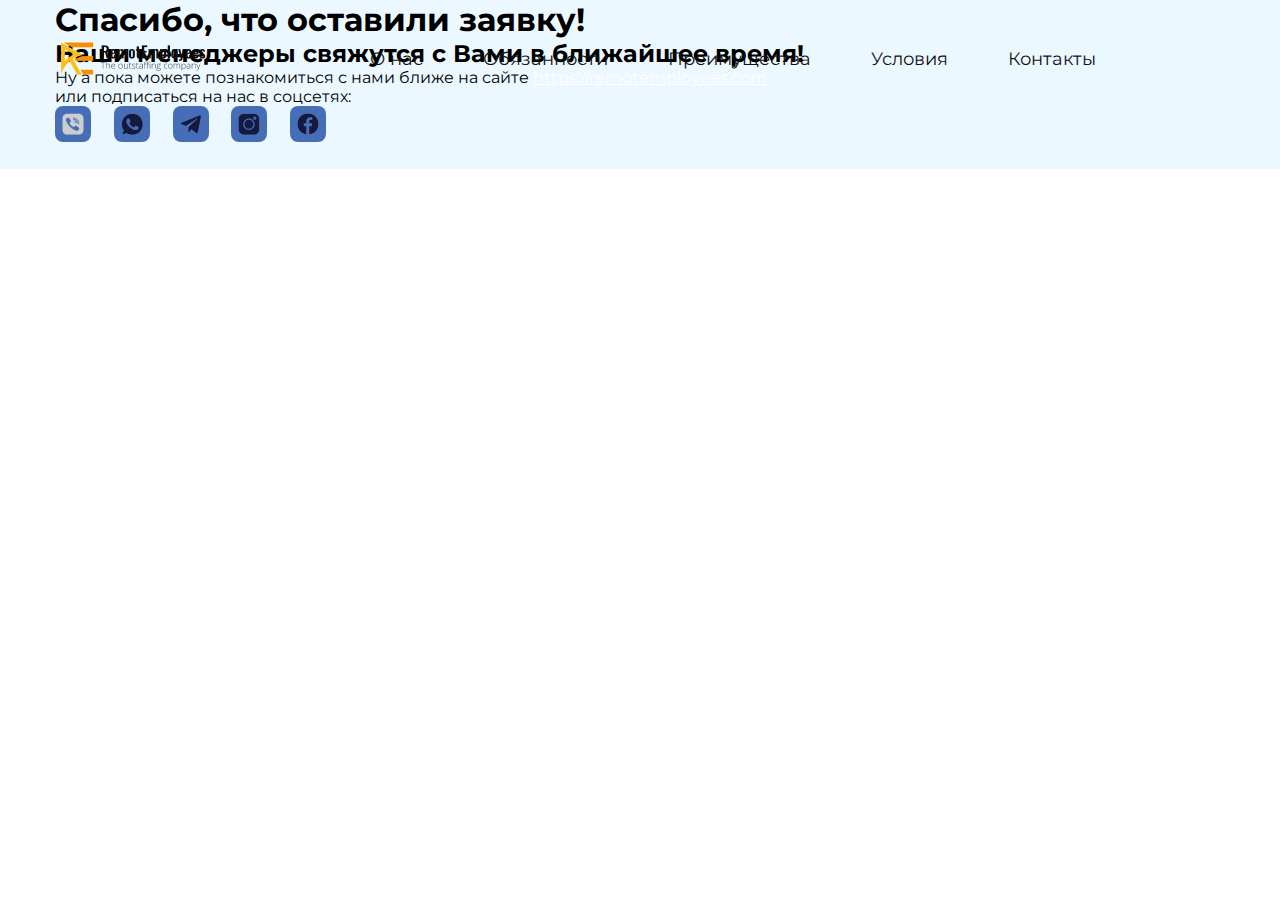
==== thank-you.html @ 6fea2725 "Додає футер, стилі ховера" ====
<!DOCTYPE html>
<html lang="en">
  <head>
    <meta charset="UTF-8" />
    <meta name="viewport" content="width=device-width, initial-scale=1.0" />
    <title>RemotEmployees</title>
    <!-- swiper -->
    <link
      rel="stylesheet"
      href="https://unpkg.com/swiper/swiper-bundle.min.css"
    />
    <!-- css styles -->
    <link rel="stylesheet" href="/css/style.css" />
    <link rel="stylesheet" href="/css/thank-you.css" />
    <!-- Roboto -->
    <link rel="preconnect" href="https://fonts.gstatic.com" />
    <link
      href="https://fonts.googleapis.com/css2?family=Roboto:ital,wght@0,100;0,300;0,400;0,500;0,700;0,900;1,100;1,300;1,400;1,500;1,700;1,900&display=swap"
      rel="stylesheet"
    />
    <!-- Montserrat -->
    <link rel="preconnect" href="https://fonts.gstatic.com" />
    <link
      href="https://fonts.googleapis.com/css2?family=Montserrat:ital,wght@0,100;0,200;0,300;0,400;0,500;0,600;0,700;0,800;0,900;1,100;1,200;1,300;1,400;1,500;1,600;1,700;1,800;1,900&display=swap"
      rel="stylesheet"
    />
  </head>
  <body>
    <!-- Бургер меню -->
    <div class="burger-menu">
      <a href="#" class="burger-menu_button">
        <span class="burger-menu_lines"></span>
      </a>
      <nav class="burger-menu_nav">
        <a href="#about" class="burger-menu_link">О нас</a>
        <a href="#duties" class="burger-menu_link">Обязанности</a>
        <a href="#advantages" class="burger-menu_link">Преимущества</a>
        <a href="#terms" class="burger-menu_link">Условия</a>
        <a href="#contacts" class="burger-menu_link">Контакты</a>
      </nav>
      <div class="burger-menu_overlay"></div>
    </div>
    <!-- Основное меню -->
    <header>
      <div class="header-content wrapper">
        <div class="logo_header">
          <a href="https://remotemployees.com/"
            ><img src="/img/logo_header.png" alt="logo"
          /></a>
        </div>
        <nav class="nav-bar">
          <a href="#about">О нас</a>
          <a href="#duties">Обязанности</a>
          <a href="#advantages">Преимущества</a>
          <a href="#terms">Условия</a>
          <a href="#contacts">Контакты</a>
        </nav>
      </div>
    </header>

    <main>
      <section class="position-class thanks">
        <div class="thanks-content wrapper">
          <div class="left-thanks">
            <img src="" alt="" />
          </div>
          <div class="right-thanks">
            <h1>Спасибо, что оставили заявку!</h1>
            <h2>Наши менеджеры свяжутся с Вами в ближайшее время!</h2>
            <p>
              Ну а пока можете познакомиться с нами ближе на сайте
              <a href="">https://remotemployees.com</a>
              <p class="thanks-hidden">или подписаться на нас в соцсетях:</p>
              <ul>
                <li>
                  <a href="" class="thanks-soc-link"><img src="./img/soc-viber.svg" alt="" class="thanks-soc-icon" /></a>
                </li>
                <li>
                  <a href="" class="thanks-soc-link"><img src="./img/soc-whatsapp.svg" alt="" class="thanks-soc-icon" /></a>
                </li>
                <li>
                  <a href="" class="thanks-soc-link"><img src="./img/soc-telegram.svg" alt="" class="thanks-soc-icon" /></a>
                </li>
                <li>
                  <a href="" class="thanks-soc-link"><img src="./img/soc-instagram.svg" alt="" class="thanks-soc-icon" /></a>
                </li>
                <li>
                  <a href="" class="thanks-soc-link"><img src="./img/soc-facebook.svg" alt="" class="thanks-soc-icon" /></a>
                </li>
              </ul>
            </p>
          </div>
        </div>
      </section>
    </main>

    <!-- script -->
    <script src="https://code.jquery.com/jquery-3.3.1.min.js"></script>
    <script src="/js/script.js"></script>
  </body>
</html>
---- css/style.css ----
* {
  margin: 0;
  padding: 0;
  box-sizing: border-box;
}
body {
  /* font-family: 'Roboto', sans-serif; */
  font-family: "Montserrat", sans-serif;
  overflow-x: hidden;
}

/* бургер меню */

.burger-menu_button {
  display: none;
  position: fixed;
  top: 7px;
  right: 10px;
  z-index: 30;
  width: 50px;
  height: 50px;
  border-radius: 50%;
  /* background-color: #85A0DE; */
  transition: 0.5s;
}
.burger-menu_button:hover .burger-menu_lines {
  filter: brightness(1);
}
.burger-menu_lines,
.burger-menu_lines::before,
.burger-menu_lines::after {
  position: absolute;
  width: 25px;
  height: 3px;
  background-color: #222628;
  border-radius: 2px;
}
.burger-menu_lines {
  top: 50%;
  left: 50%;
  transform: translate(-50%, -50%);
}
.burger-menu_lines::before {
  content: "";
  top: -8px;
}
.burger-menu_lines::after {
  content: "";
  bottom: -8px;
}

.burger-menu_active .burger-menu_button,
.burger-menu_active .burger-menu_lines {
  background-color: transparent;
}
.burger-menu_active .burger-menu_lines::before {
  top: 0;
  transform: rotate(45deg);
  background-color: #fff;
}
.burger-menu_active .burger-menu_lines::after {
  top: 0;
  transform: rotate(-45deg);
  background-color: #fff;
}
.burger-menu_nav {
  padding: 45px 0 30px 0;
  position: fixed;
  z-index: 26;
  display: flex;
  flex-flow: column;
  height: auto;
  background-color: #6ab1f3;
  overflow-y: auto;
  /* top: -100%; */
  transform: translateY(-100%);
  transition: 0.5s;
  width: 100vw;
}
.burger-menu_active .burger-menu_nav {
  /* top: 0; */
  transform: translateY(0);
}
.burger-menu_link {
  text-align: center;
  text-decoration: none;
  list-style: none;
  font-style: normal;
  font-weight: 500;
  font-size: 18px;
  line-height: 290%;
  color: #ffffff;
}
.burger-menu_link:hover {
  color: #111111;
  font-weight: 700;
  background: #fff;
}
.burger-menu_overlay {
  display: none;
  position: fixed;
  top: 0;
  right: 0;
  width: 100vw;
  height: 100vh;
  z-index: 10;
}
.burger-menu_active .burger-menu_overlay {
  display: block;
}

/* header */

.wrapper {
  display: flex;
  max-width: 1220px;
  width: 100%;
  padding: 0 25px;
}
header {
  position: absolute;
  top: 0;
  left: 0;
  right: 0;
  z-index: 25;
  display: flex;
  justify-content: center;
  /* background: linear-gradient(75.45deg, #FFFFFF -29.53%, #8ED2F9 97.01%); */
  /* opacity: 0.5; */
  height: 118.59px;
  background-color: transparent;
}
.header-content {
  display: flex;
  align-items: center;
  justify-content: space-between;
}
.logo_header {
  margin-left: 4.66px;
}
.nav-bar {
  display: flex;
  margin-right: 128.54px;
}
.nav-bar a,
.nav-bar a:visited {
  font-style: normal;
  font-weight: normal;
  font-size: 18px;
  line-height: 21px;
  color: #111111;
  text-decoration: none;
  margin-left: 60px;
}
.nav-bar a:hover {
  /* text-shadow: 0 0 1px #000, 0 0 1px #000; */
  font-weight: 600;
}

/* top */

.position-class {
  display: flex;
  justify-content: center;
  position: relative;
}
.top {
  height: 720px;
  background: linear-gradient(
    75.45deg,
    rgba(255, 255, 255, 0.5) -29.53%,
    rgba(142, 210, 249, 0.5) 97.01%
  );
}
.top img {
  position: absolute;
  bottom: -85px;
  right: 106.39px;
}
.top img:nth-child(3) {
  display: none;
}
.top-content {
  flex-direction: column;
  align-self: flex-start;
  margin-top: 137.82px;
  z-index: 3;
}
.top-content h1 {
  font-style: normal;
  font-weight: 900;
  font-size: 55px;
  line-height: 75px;
  color: #111111;
}
.top-content h1:nth-child(2) {
  color: #2c5aae;
}
.top-content p {
  font-style: normal;
  font-weight: 300;
  font-size: 18px;
  line-height: 140%;
  color: #111111;
  margin-top: 21.22px;
}
.top-form_320 {
  display: none;
}
.top-form {
  margin-top: 48.57px;
  display: flex;
  justify-content: space-between;
  align-items: center;
  max-width: 497.39px;
  width: 100%;
  height: 59.32px;
  border: 1px solid #fff;
  border-radius: 11px;
  background: #fff;
  padding-left: 10px;
  /* background: rgba(255, 255, 255, 0.5); */
}
.top-form:hover {
  border: 1px solid #44b9fc;
  box-shadow: inset 0px 0px 10px #44b9fc;
}
.top-form input {
  font-style: italic;
  font-weight: 300;
  font-size: 18px;
  line-height: 140%;
  color: #b1b1b1;
  width: 370px;
  padding-left: 20.6px;
  outline: none;
  border: none;
  caret-color: #b1b1b1;
  /* background: rgba(255, 255, 255, 0.05); */
  -webkit-text-fill-color: #b1b1b1;
}
.top-form input::placeholder {
  color: #b1b1b1;
  font-style: italic;
  font-weight: 300;
  font-size: 18px;
  line-height: 140%;
}
.top-form input:focus {
  color: #b1b1b1;
}
input:-webkit-autofill,
input:-webkit-autofill:hover,
input:-webkit-autofill:focus,
input:-webkit-autofill:active {
  transition: background-color 5000s ease-in-out 0s;
}

.top-form button {
  font-family: Roboto;
  font-style: normal;
  font-weight: bold;
  font-size: 16px;
  line-height: 19px;
  text-transform: uppercase;
  color: #ffffff;
  background: #34e490;
  border-radius: 11px;
  width: 163.01px;
  height: 44.22px;
  margin-right: 9.39px;
  text-align: center;
  outline: none;
  border: none;
  cursor: pointer;
}
.top-form button:hover {
  background: #7cfec0;
}

/* about */

.about {
  z-index: 1;
  height: 657.85px;
  background: #ecf8ff;
}
.about-content {
  display: inherit;
  justify-content: start;
  width: 1335.76px;
  margin-top: 125.55px;
}
.about-content img {
  width: 516px;
  height: 381px;
  margin-right: 168.18px;
}
.right-about {
  width: 524.04px;
  margin-top: 63.27px;
}
.right-about h1 {
  font-style: normal;
  font-weight: 900;
  font-size: 45px;
  line-height: 56px;
  color: #111111;
}
.right-about span {
  color: #2c5aae;
}
.right-about p {
  margin-top: 39.83px;
  font-style: normal;
  font-weight: 300;
  font-size: 18px;
  line-height: 27px;
  color: #111111;
}

/* todo */

.todo {
  height: 558px;
  background: #abe1ff;
}
.todo-content {
  margin-top: 88.27px;
  flex-direction: column;
}
.todo-content h1 {
  text-align: center;
  font-style: normal;
  font-weight: 900;
  font-size: 44px;
  line-height: 56px;
  color: #111111;
}
.todo-content span {
  color: #2c5aae;
}
.swiper-container {
  display: none;
}
.new-h1 {
  display: none;
}
.todo-box {
  display: flex;
  justify-content: space-evenly;
  margin-top: 56.02px;
}
.todo-cell {
  width: 250px;
}
.todo img {
  display: block;
  margin: 0 auto;
}
.todo p {
  font-style: normal;
  font-weight: 600;
  font-size: 18px;
  line-height: 110%;
  text-align: center;
  color: #111111;
  height: 64.2px;
  background: #9fb6f5;
  border-radius: 9px;
  margin-top: 32.05px;
  padding-top: 14px;
}

/* work */

.work {
  background: rgba(236, 248, 255, 1);
  padding-bottom: 50px;
}
.work-content {
  margin-top: 124.37px;
  flex-direction: column;
  align-items: center;
}
.work-content h1 {
  font-style: normal;
  font-weight: 900;
  font-size: 50px;
  line-height: 62px;
  text-align: center;
  color: #111111;
}
.work-content span {
  color: #2c5aae;
}
.work-content p {
  margin-top: 30.64px;
  font-style: normal;
  font-weight: 300;
  font-size: 18px;
  line-height: 140%;
  text-align: center;
  color: #111111;
  max-width: 854.18px;
}
.work-content p:nth-child(3) {
  display: none;
}
.work img {
  position: absolute;
}
.work img:nth-child(2) {
  top: 244.19px;
  left: 323.45px;
}
.work img:nth-child(3) {
  top: 216.88px;
  right: 401.01px;
}
.work img:nth-child(4) {
  display: none;
}
.work img:nth-child(5) {
  display: none;
}

/* card */

.cards {
  background: rgba(236, 248, 255, 1);
  /* padding-bottom: 50px; */
}
.cards-content {
  display: grid;
  grid-template-columns: 1fr 1fr;
  grid-row-gap: 76.24px;
  grid-column-gap: 77.09px;
}
.card-box {
  width: 476px;
  height: 372.98px;
  position: relative;
}
.card-box img {
  position: absolute;
}
.card-box p {
  position: absolute;
  font-style: normal;
  font-weight: 900;
  font-size: 23px;
  line-height: 140%;
  color: #111111;
  width: 100%;
  height: 50px;
  text-align: center;
  background: #fff;
  z-index: 1;
  bottom: 58.59px;
  padding-top: 8px;
}
.cards-content .card-box:nth-child(1) {
  background: #9fb6f5;
  box-shadow: 0px 4px 10px rgba(38, 65, 105, 0.15);
  border-radius: 9px;
  justify-self: end;
}
.cards-content .card-box:nth-child(1) img {
  top: 18.59px;
  right: 0;
}
.cards-content .card-box:nth-child(2) {
  background: #708ed8;
  box-shadow: 0px 4px 10px rgba(38, 65, 105, 0.15);
  border-radius: 9px;
}
.card-bottom-color {
  position: absolute;
  width: 100%;
  background: #708ed8;
  border-radius: 9px;
  height: 58.59px;
  z-index: 1;
  bottom: 0;
}
.cards-content .card-box:nth-child(2) img {
  left: 17.19px;
  top: 40.07px;
}
.cards-content .card-box:nth-child(3) {
  background: #5871ad;
  box-shadow: 0px 4px 10px rgba(38, 65, 105, 0.15);
  border-radius: 9px;
  justify-self: end;
}
.card-bottom-color-second {
  position: absolute;
  width: 100%;
  background: #5871ad;
  border-radius: 9px;
  height: 58.59px;
  z-index: 1;
  bottom: 0;
}
.cards-content .card-box:nth-child(3) img {
  left: 30.95px;
  top: 39.94px;
}
.cards-content .card-box:nth-child(4) {
  background: #a7d7f2;
  box-shadow: 0px 4px 10px rgba(38, 65, 105, 0.15);
  border-radius: 9px;
}
.cards-content .card-box:nth-child(4) img {
  left: 47.65px;
  top: 45.06px;
}
.cards img:nth-child(2) {
  position: absolute;
  right: 217.89px;
  top: 420px;
}

/* want */

.want {
  background: rgba(236, 248, 255, 1);
}
.want img {
  top: 52px;
  left: 274.15px;
  position: absolute;
}
.want-content {
  margin-top: 192.29px;
  flex-direction: column;
  align-items: center;
}
.want-content p {
  font-style: normal;
  font-weight: 900;
  font-size: 27px;
  line-height: 140%;
  text-align: center;
  color: #111111;
  max-width: 950px;
}
.want-content a {
  margin-top: 32.2px;
  width: 353.36px;
  height: 59.89px;
  border: none;
  outline: none;
  text-decoration: none;
  border-radius: 72px;
  background: #34e490;
  color: #fff;
  font-family: Roboto;
  font-style: normal;
  font-weight: bold;
  font-size: 18px;
  line-height: 21px;
  letter-spacing: 0.04em;
  text-transform: uppercase;
  text-align: center;
  padding-top: 21px;
}
.want-content a:hover {
  background: #7cfec0;
}

/* who */

.position-class.who {
  display: flex;
  flex-direction: row-reverse;
  justify-content: center;
  align-items: center;
  padding-top: 194px;
  background: #ecf8ff;
  background-image: url("../img/who-rect.png"), url("../img/who-circle.png");
  background-repeat: no-repeat;
  background-position: right 532px top 0, right 394px top 108px;
}
.who img {
  display: block;
  width: 625.14px;
  height: 506.45px;
  margin-right: 133.22px;
}
.who-content {
  max-width: 524.04px;
  padding: 0;
}
.right-who span {
  color: #2c5aae;
}
.right-who h1 {
  font-weight: 800;
  font-size: 45px;
  line-height: 50px;
  margin-bottom: 45.83px;
  /* or 111% */

  color: #111111;
}
.right-who p {
  font-weight: 300;
  font-size: 18px;
  line-height: 150%;
  /* or 27px */

  color: #111111;
}
.right-who p {
  margin-bottom: 20px;
}

/* how */
.how-content {
  justify-content: center;
  align-items: center;
}

.position-class.how {
  padding-top: 208.42px;
  padding-bottom: 165.1px;
  background: #ecf8ff;
  background-image: url("../img/how-rect.png");
  background-position: left 279px top 123px;
  background-repeat: no-repeat;
}
.left-how {
  max-width: 411px;
  margin-right: 193px;
}
.left-how h1 {
  font-weight: 800;
  font-size: 50px;
  line-height: 50px;
  margin-bottom: 47px;
}
.left-how p {
  font-weight: 300;
  font-size: 18px;
  line-height: 150%;
  color: #111111;
  margin-bottom: 44.45px;
}
.left-how span {
  color: #2c5aae;
}
.left-how a,
a:visited {
  display: block;
  max-width: 353.36px;
  height: 59.89px;
  background: #34e490;
  border-radius: 72px;
  font-weight: 600;
  font-size: 18px;
  line-height: 21px;
  letter-spacing: 0.04em;
  text-transform: uppercase;
  color: #ffffff;
  display: flex;
  justify-content: center;
  align-items: center;
  text-decoration: none;
}

.left-how a:hover {
  background: #7cfec0;
}

.right-how ul {
  background-image: url("../img/how-line.png"), url("../img/how-line.png");
  background-position: left 30px top 60px, left 30px bottom 115px;
  background-repeat: no-repeat;
}
.right-how ul li {
  position: relative;
  list-style: none;
  padding-left: 106px;
  max-width: 549px;
}

.right-how ul li:not(:last-child) {
  margin-bottom: 79.42px;
}

.right-how .number {
  display: block;
  width: 60px;
  height: 60px;
  list-style: none;
  border: 1px solid black;
  border-radius: 50%;
}

.right-how .number {
  display: block;
  position: absolute;
  left: 0;
  top: 0;
}
.right-how .number img {
  display: block;
  position: absolute;
  right: 9px;
  bottom: -11px;
}
.right-how ul li:first-child img {
  right: 14px;
}

.right-how .title {
  margin-bottom: 2px;
  font-weight: 700;
  font-size: 23px;
  line-height: 140%;
  color: #111111;
}
.right-how .descr {
  font-weight: 300;
  font-size: 18px;
  line-height: 150%;
  /* or 27px */

  color: #111111;
}

/* form */
.position-class.form {
  padding: 81px 0 101px 0;
  background: #abe1ff;
}
.form-content {
  display: flex;
  justify-content: center;
  align-items: center;
}
.left-form {
  display: flex;
  flex-direction: column;
  width: 570px;
  height: auto;
  padding: 46.2px 61px 50.86px;
  background: #ffffff;
  box-shadow: 0px 4px 35px #8cbfdc;
  border-radius: 17px;
  margin-right: 130px;
}
.left-form input {
  height: 60px;
  background: #f0f0f0;
  border-radius: 72px;
  padding-left: 30px;
  border: none;
  outline: none;
  color: #858585;
  border: 1px solid #f0f0f0;
}
.left-form input:hover,
.left-form input:focus {
  border: 1px solid #44b9fc;
  box-shadow: inset 1px 0px 14px rgba(38, 190, 255, 0.4);
}
.left-form input:not(:last-child) {
  margin-bottom: 8px;
}
.left-form input::placeholder {
  font-weight: 300;
  font-size: 18px;
  line-height: 150%;
  color: #858585;
}
.left-form button {
  display: flex;
  align-items: center;
  justify-content: center;
  /* max-width: 448px; */
  height: 59.89px;
  background: #34e490;
  border-radius: 72px;
  border: none;
  outline: none;
  font-weight: 700;
  font-size: 18px;
  line-height: 21px;
  letter-spacing: 0.04em;
  text-transform: uppercase;
  color: #ffffff;
  margin-top: 17px;
}
.left-form button:hover {
  background: #7cfec0;
}
.right-form {
  max-width: 100%;
}

.right-form > h1 {
  max-width: 470px;
  margin-bottom: 4.5px;
  font-weight: 800;
  font-size: 50px;
  line-height: 50px;
  color: #2c5aae;
}
.right-form > h2 {
  max-width: 525.11px;
  font-weight: 800;
  font-size: 36px;
  line-height: 40px;
  color: #111111;
  margin-bottom: 26.85px;
}
.right-form > p {
  max-width: 443.22px;
  font-weight: 300;
  font-size: 18px;
  line-height: 150%;
  color: #111111;
}

/* footer */
footer {
  background: #15193d;
  padding-top: 43.23px;
  padding-bottom: 76.79px;
}
.footer-content {
  justify-content: space-between;
  align-items: center;
}
.logo-footer {
  display: block;
  margin-bottom: 37.55px;
}
.left-footer ul {
  display: flex;
  margin-bottom: 27.47px;
}
.left-footer ul li {
  width: 36px;
  height: 36px;
  border-radius: 8px;
  list-style: none;
  background: #cdcdcd;
  display: flex;
  justify-content: center;
  align-items: center;
}
.left-footer ul li:hover {
  background: #34e490;
}
.left-footer ul li:not(:last-child) {
  margin-right: 22.84px;
}
.left-footer .soc-link {
  display: block;
}
.left-footer .soc-icon {
  display: block;
  width: 22px;
  height: 22px;
}
.footer-content .copy {
  font-weight: 300;
  font-size: 16px;
  line-height: 150%;
  color: #ffffff;
}
.right-footer ul li {
  display: flex;
  align-items: center;
  list-style: none;
}
.right-footer .links,
.right-footer .links:visited {
  font-weight: 500;
  font-size: 16px;
  line-height: 150%;
  color: #ffffff;
  text-decoration: none;
}
.right-footer .icons {
  width: 34px;
  height: 34px;
  margin-right: 19.93px;
}

.right-footer ul li:not(:last-child) {
  margin-bottom: 42px;
}

@media screen and (max-width: 1850px) {
  .top img {
    right: 30px;
  }
  /* work */
  .work img:nth-child(2) {
    top: 244.19px;
    left: 100px;
  }
  .work img:nth-child(3) {
    top: 216.88px;
    right: 200px;
  }
}

@media screen and (max-width: 1700px) {
  .top img {
    width: 1100px;
    bottom: -79px;
  }
  .top {
    height: 650px;
  }
  /* cards */
  .cards img:nth-child(2) {
    position: absolute;
    right: 100px;
    top: 420px;
  }

  /* who */
  .position-class.who {
    background-position: right 432px top 0, right 294px top 108px;
  }
}

@media screen and (max-width: 1500px) {
  .top img {
    width: 1000px;
    bottom: -71px;
  }
  .top {
    height: 600px;
  }
  /* work */
  .work img:nth-child(2) {
    top: 244.19px;
    left: 50px;
  }
  .work img:nth-child(3) {
    top: 216.88px;
    right: 100px;
  }
}
@media screen and (max-width: 1366px) {
  .about {
    height: 600px;
  }
  .about-content {
    justify-content: space-around;
    width: 100%;
    margin-top: 120px;
  }
  .about-content img {
    display: block;
    width: 516px;
    margin-right: 0;
  }
  .right-about {
    width: 520px;
    margin-top: 60px;
  }
  /*work  */
  .work-content h1 {
    font-size: 44px;
    line-height: 56px;
  }
  .work-content p {
    margin-top: 30.64px;
    font-size: 18px;
    line-height: 27px;
    max-width: 854.18px;
  }
  /* cards */
  .cards img:nth-child(2) {
    position: absolute;
    right: 50px;
    top: 420px;
  }
  /* who */
  .position-class.who {
    background-position: right 332px top 0, right 194px top 108px;
  }
  .who img {
    display: block;
    width: 625.14px;
    height: 506.45px;
    margin-right: 63.22px;
  }
}
@media screen and (max-width: 1220px) {
  .wrapper {
    width: 100vw;
    padding: 0 15px;
  }
  .logo_header {
    margin-left: 0;
  }
  .nav-bar {
    margin-right: 70px;
  }
  .nav-bar a {
    font-style: normal;
    font-weight: normal;
    font-size: 16px;
    line-height: 18px;
    color: #111111;
    text-decoration: none;
    margin-left: 27px;
  }
  /* top */
  .top img {
    width: 900px;
    bottom: -65px;
  }
  .top {
    height: 550px;
  }
  .top-content {
    margin-top: 115px;
  }
  .top-content h1 {
    font-weight: 700;
    font-size: 45px;
    line-height: 55px;
  }
  .top-content p {
    font-weight: 300;
    font-size: 16px;
    line-height: 26px;
    margin-top: 20px;
  }
  .top-form {
    margin-top: 40px;
    display: flex;
    justify-content: space-between;
    align-items: center;
    max-width: 400px;
    width: 100%;
    height: 50px;
    border: 1px solid #fff;
    border-radius: 10px;
    background: #fff;
    padding-left: 7px;
    /* background: rgba(255, 255, 255, 0.5); */
  }
  .top-form:hover {
    border: 1px solid #44b9fc;
    box-shadow: inset 0px 0px 7px #44b9fc;
  }
  .top-form input {
    font-style: italic;
    font-weight: 300;
    font-size: 16px;
    line-height: 120%;
    color: #b1b1b1;
    width: 300px;
    padding-left: 10px;
    outline: none;
    border: none;
    caret-color: #b1b1b1;
    -webkit-text-fill-color: #b1b1b1;
  }
  .top-form input::placeholder {
    color: #b1b1b1;
    font-style: italic;
    font-weight: 300;
    font-size: 16px;
    line-height: 120%;
  }

  .top-form button {
    font-family: Roboto;
    font-style: normal;
    font-weight: bold;
    font-size: 13px;
    line-height: 16px;
    text-transform: uppercase;
    color: #ffffff;
    background: #34e490;
    border-radius: 10px;
    width: 110px;
    height: 35px;
    margin-right: 5px;
    text-align: center;
    outline: none;
    border: none;
    cursor: pointer;
    padding-top: 2.5px;
  }
  header {
    height: 100px;
  }

  /* about */

  .about {
    height: 470px;
  }
  .about-content {
    justify-content: space-around;
    width: 100%;
    margin-top: 100px;
  }
  .about-content img {
    display: block;
    width: 361.2px;
    height: 266.7px;
  }
  .right-about {
    width: 500px;
    margin-top: 0px;
  }
  .right-about h1 {
    font-weight: 700;
    font-size: 45px;
    line-height: 56px;
  }
  .right-about p {
    margin-top: 20px;
    font-size: 16px;
    line-height: 26px;
  }
  /* todo */
  .todo-content h1 {
    font-weight: 700;
  }
  /* work */
  .work-content {
    margin-top: 100px;
  }
  .work img:nth-child(2) {
    display: none;
  }
  .work img:nth-child(3) {
    display: none;
  }
  .work-content h1 {
    font-weight: 700;
  }
  .work-content p {
    margin-top: 20px;
    font-size: 16px;
    line-height: 26px;
    max-width: 854.18px;
  }
  /* cards */
  .cards img:nth-child(2) {
    display: none;
  }
  .cards-content {
    grid-row-gap: 60px;
    grid-column-gap: 61px;
  }
  .card-box {
    width: 290px;
    height: 229.5px;
  }
  .card-box p {
    font-size: 17px;
    height: 37.13px;
    bottom: 29.68px;
    padding-top: 7.5px;
  }
  .cards-content .card-box:nth-child(1) img {
    width: 247.61px;
    top: 8.81px;
    right: 0.39px;
  }
  .card-bottom-color {
    height: 29.48px;
  }
  .cards-content .card-box:nth-child(2) img {
    width: 253.31px;
    left: 10.47px;
    top: 24.41px;
  }
  .card-bottom-color-second {
    height: 29.51px;
  }
  .cards-content .card-box:nth-child(3) img {
    width: 234.83px;
    left: 19.11px;
    top: 24.67px;
  }

  .cards-content .card-box:nth-child(4) img {
    width: 237.55px;
    left: 29.39px;
    top: 27.79px;
  }
  /* want */
  .want-content {
    margin-top: 100px;
  }
  .want img {
    display: none;
  }
  .want-content p {
    font-size: 25px;
    line-height: 130%;
  }
  /* who */
  .position-class.who {
    padding-top: 94px;
    background-image: none;
  }
  .who img {
    width: 325.14px;
    height: auto;
    margin-right: 33.22px;
  }
  .who-content {
    max-width: 524.04px;
    padding: 0;
  }

  .right-who p {
    font-size: 16px;
  }

  /* how */
  .position-class.how {
    background-image: none;
  }
  .left-how {
    margin-right: 53px;
  }
  .left-how p {
    font-size: 16px;
  }
  .right-how ul li .descr {
    font-size: 16px;
  }
  .right-how ul {
    background-image: none;
  }

  /* form */
  .left-form {
    margin-right: 80px;
    width: 470px;
    padding-left: 23px;
    padding-right: 23px;
  }
  .left-form input {
    width: 100%;
  }
  .right-form {
    width: 470px;
  }
  .right-form h1 {
    font-size: 44px;
  }
  .right-form h2 {
    font-size: 34px;
  }
  .right-form p {
    width: 100%;
  }

  /* footer */
  .footer-content {
    justify-content: space-around;
  }
}
@media screen and (max-width: 1000px) {
  /* how */
  .right-how ul li .number {
    display: none;
  }
  .right-how ul li {
    padding-left: 46px;
    max-width: 343px;
  }

  .left-how {
    margin-right: 23px;
  }

  .left-how {
    max-width: 351px;
  }
  .left-how h1 {
    font-size: 43px;
    line-height: 45px;
  }
  .left-how p {
    font-size: 16px;
  }
  .right-how ul li .descr {
    font-size: 16px;
  }

  /* form */
  .position-class.form {
    padding: 61px 0 81px 0;
    background: #abe1ff;
  }
  .left-form {
    margin-right: 40px;
    width: 450px;
  }

  .right-form h1 {
    font-size: 40px;
  }
  .right-form h2 {
    font-size: 30px;
  }
  .right-form p {
    width: 100%;
  }
}

@media screen and (max-width: 950px) {
  .nav-bar {
    margin-right: 0px;
  }
  .top img {
    width: 700px;
    bottom: -50px;
  }
  .top {
    height: 450px;
  }
  header {
    height: 80px;
  }
  .top-content {
    margin-top: 80px;
  }
  .top-content h1 {
    font-weight: 700;
    font-size: 36px;
    line-height: 44px;
  }
  .top-content p {
    font-weight: 300;
    font-size: 14px;
    line-height: 20px;
    margin-top: 15px;
  }
  .top-form {
    margin-top: 30px;
    max-width: 300px;
    height: 40px;
    padding-left: 5px;
  }
  .top-form:hover {
    border: 1px solid #44b9fc;
    box-shadow: inset 0px 0px 5px #44b9fc;
  }
  .top-form input {
    font-style: italic;
    font-weight: 300;
    font-size: 13px;
    line-height: 100%;
    color: #b1b1b1;
    width: 270px;
    padding-left: 5px;
    outline: none;
    border: none;
    caret-color: #b1b1b1;
    /* background: rgba(255, 255, 255, 0.05); */
    -webkit-text-fill-color: #b1b1b1;
  }
  .top-form input::placeholder {
    color: #b1b1b1;
    font-style: italic;
    font-weight: 300;
    font-size: 13px;
    line-height: 100%;
  }

  .top-form button {
    font-family: Roboto;
    font-style: normal;
    font-weight: bold;
    font-size: 8px;
    line-height: 12px;
    text-transform: uppercase;
    color: #ffffff;
    background: #34e490;
    border-radius: 10px;
    width: 80px;
    height: 25px;
    margin-right: 2px;
    text-align: center;
    outline: none;
    border: none;
    cursor: pointer;
    padding-top: 2.5px;
  }
  /* about */

  .about {
    height: 330px;
  }
  .about-content {
    margin-top: 70px;
  }
  .about-content img {
    width: 258px;
    height: 190.5px;
  }
  .right-about {
    width: 380px;
  }
  .right-about h1 {
    font-size: 36px;
    line-height: 44px;
  }
  .right-about p {
    font-size: 14px;
    line-height: 20px;
    margin-top: 15px;
  }
  /* todo */
  .todo-content h1 {
    font-size: 36px;
    line-height: 44px;
  }
  .todo-cell {
    width: 240px;
  }
  /* work */
  .work-content h1 {
    font-size: 36px;
    line-height: 44px;
    margin-bottom: 20px;
  }
  .work-content p {
    font-size: 14px;
    line-height: 20px;
    margin-top: 15px;
  }
  /* who */
  .position-class.who {
    padding-top: 94px;
    background-image: none;
  }
  .who img {
    width: 325.14px;
    height: auto;
    margin-right: 33.22px;
  }
  .who-content {
    max-width: 424.04px;
    padding: 0;
  }
  .right-who h1 {
    font-size: 36px;
    line-height: 44px;
  }
  .right-who p {
    font-size: 14px;
  }

  /* form */
  .form-content {
    display: flex;
    justify-content: center;
    align-items: center;
    flex-direction: column-reverse;
  }
  .left-form {
    margin-right: 0;
    max-width: 400px;
    padding: 50.2px 23.52px 63.86px;
  }

  .right-form h1 {
    text-align: center;
    font-size: 35px;
    margin-bottom: 6.66px;
  }
  .right-form h2 {
    text-align: center;
    font-size: 25px;
  }
  .right-form p {
    display: none;
  }
}

@media screen and (max-width: 768px) {
  .nav-bar {
    display: none;
  }
  .burger-menu_button {
    display: block;
  }
  header {
    height: 62.28px;
  }
  .logo_header img {
    width: 111px;
  }
  /* top */
  .top img {
    width: 500px;
    bottom: -35px;
    right: 5px;
  }
  .top {
    height: 350px;
  }
  /* todo */
  .todo {
    position: relative;
    flex-direction: column;
    justify-content: start;
    height: auto;
    padding: 0 15px 35px 15px;
  }
  .new-h1 {
    display: inline;
    margin-top: 70px;
    font-style: normal;
    font-weight: 700;
    font-size: 36px;
    line-height: 44px;
    text-align: center;
    color: #111111;
    max-width: 500px;
    align-self: center;
  }
  .new-h1 span {
    color: #2c5aae;
  }
  .todo-content {
    display: none;
  }
  .swiper-container {
    margin-top: 0px;
    display: flex;
    width: 100%;
    height: 370px;
  }
  .swiper-slide {
    display: flex;
    flex-direction: column;
    justify-content: center;
    align-items: center;
    width: 320px;
  }
  .swiper-slide p {
    text-align: center;
    width: 280px;
  }

  .swiper-pagination-bullet {
    background: #9fb6f5;
    /* transform: scale(1.3);         */
  }
  .swiper-pagination-bullet-active {
    background: #fff;
  }
  /* work */
  .work {
    padding-bottom: 0px;
  }
  /* cards */
  .cards-content {
    display: none;
  }
  .slide-box {
    position: relative;
    width: 290px;
    height: 229.5px;
  }
  .slide-box img {
    position: absolute;
  }
  .slide-box p {
    position: absolute;
    font-style: normal;
    font-weight: 900;
    line-height: 140%;
    color: #111111;
    width: 100%;
    text-align: center;
    background: #fff;
    z-index: 1;
    font-size: 17px;
    height: 37.13px;
    bottom: 29.68px;
    padding-top: 7.5px;
  }
  .slide-one {
    background: #9fb6f5;
    box-shadow: 0px 4px 10px rgba(38, 65, 105, 0.15);
    border-radius: 9px;
  }
  .slide-one img {
    width: 247.61px;
    top: 8.81px;
    right: 0.39px;
  }
  .slide-two {
    background: #708ed8;
    box-shadow: 0px 4px 10px rgba(38, 65, 105, 0.15);
    border-radius: 9px;
  }
  .slide-two img {
    width: 253.31px;
    left: 10.47px;
    top: 24.41px;
  }
  .slide-three {
    background: #5871ad;
    box-shadow: 0px 4px 10px rgba(38, 65, 105, 0.15);
    border-radius: 9px;
  }
  .slide-three img {
    width: 234.83px;
    left: 19.11px;
    top: 24.67px;
  }
  .slide-four {
    background: #a7d7f2;
    box-shadow: 0px 4px 10px rgba(38, 65, 105, 0.15);
    border-radius: 9px;
  }
  .slide-four img {
    width: 237.55px;
    left: 29.39px;
    top: 27.79px;
  }
  /* want */
  .want-content {
    margin-top: 50px;
  }
  .want-content p {
    font-size: 22px;
  }
  .want-content a {
    margin-top: 23.03px;
    width: 256.63px;
    height: 45px;
    font-size: 16px;
    line-height: 19px;
    letter-spacing: 0;
    padding-top: 15px;
  }
  .want-content span {
    color: #26e288;
  }

  /* who */
  .who-content p {
    padding-right: 15px;
  }

  /* Footer */
  footer {
    background: #15193d;
    padding-top: 34.7px;
    padding-bottom: 28.6px;
  }
  .footer-content {
    flex-direction: column-reverse;
  }
  .right-footer {
    margin-bottom: 35.3px;
  }
  .right-footer ul li {
    max-width: fit-content;
  }
  .right-footer ul li:not(:last-child) {
    margin-bottom: 32px;
  }
  .left-footer .mobile-wrapper {
    display: flex;
    flex-direction: column-reverse;
  }
  .logo-footer {
    margin-bottom: 14.96px;
  }
  .logo-footer-img {
    display: block;
    max-width: 181.5px;
  }
  .left-footer ul {
    margin-bottom: 36.92px;
  }
  .left-footer .copy {
    padding-top: 7.32px;
    border-top: 1px solid #676767;
  }
  .left-footer ul li {
    width: 33px;
    height: 33px;
  }
  .right-footer .links {
    font-size: 15px;
    line-height: 150%;
    color: #e4e4e4;
  }
}

@media screen and (max-width: 650px) {
  .top img {
    width: 500px;
    bottom: -35px;
  }
  .top {
    height: 500px;
  }
  /* about */
  .about {
    height: 450px;
    padding: 0 15px;
  }
  .about-content {
    margin-top: 0;
    flex-direction: column-reverse;
    align-items: center;
    justify-content: center;
  }
  .about-content img {
    margin-top: 20px;
    width: 258px;
    height: 190.5px;
  }
  .right-about {
    margin-top: 0;
    width: auto;
  }
  .right-about h1 {
    text-align: center;
    font-size: 36px;
    line-height: 44px;
  }
  .right-about p {
    text-align: center;
    font-size: 14px;
    line-height: 20px;
    margin-top: 30px;
  }
  /* who */
  .position-class.who {
    flex-direction: column;
  }
  .who-content h1 {
    font-size: 35px;
    line-height: 100%;
    text-align: center;
    /* margin-bottom: 23.41px; */
  }
  .who-content p {
    padding-right: 0;
  }
  .who img {
    margin-right: 66.22px;
  }

  /* how */
  .position-class.how {
    padding-top: 103px;
    padding-bottom: 83px;
  }
  .how-content {
    flex-direction: column;
  }
  .left-how {
    margin-right: 0;
  }
  .left-how h1 {
    font-size: 35px;
    line-height: 100%;
    text-align: center;
    margin-bottom: 20.52px;
  }
  .left-how a {
    display: none;
  }
  .left-how p {
    font-size: 16px;
    line-height: 150%;
    text-align: center;
    margin-bottom: 20px;
  }
  .right-how {
    text-align: center;
  }
  .right-how ul li {
    padding-left: 0;
  }
  .right-how ul li:not(:last-child) {
    margin-bottom: 42.32px;
  }
  .right-how ul li .title {
    font-size: 23px;
    line-height: 140%;
  }
  .right-how ul li .descr {
    font-size: 16px;
    line-height: 150%;
  }
  .right-how ul li .number {
    width: 83.31px;
    height: 83.31px;
    display: block;
    position: relative;
    margin-left: auto;
    margin-right: auto;
    margin-bottom: 20px;
  }
  .right-how .number img {
    width: 27.69px;
    height: auto;
    right: 9px;
    bottom: -11px;
  }
  .right-how ul li:first-child img {
    width: 20.69px;
    right: 14px;
  }
}

@media screen and (max-width: 465px) {
  .top-form {
    display: none;
  }
  .top-content p {
    display: none;
  }
  .top-content {
    margin-top: 72.41px;
  }
  .top-content h1 {
    font-style: normal;
    font-weight: bold;
    font-size: 26px;
    line-height: 31px;
    padding-left: 17.31px;
  }
  .top-content h1:nth-child(2) {
    color: #2c5aae;
    font-style: normal;
    font-weight: 900;
    font-size: 38px;
    line-height: 82.2%;
    width: 280px;
    margin-top: 4px;
  }
  .top {
    height: 560px;
  }
  .top-form_320 {
    display: flex;
    flex-direction: column;
    padding: 0 17.31px;
    margin-top: 29.79px;
  }
  .top-form_320 input {
    width: 256.63px;
    height: 45px;
    margin-bottom: 16px;
    border: 1px solid #000000;
    box-sizing: border-box;
    border-radius: 72px;
    font-style: italic;
    font-weight: 300;
    font-size: 18px;
    line-height: 140%;
    color: #b1b1b1;
    text-align: center;
    outline: none;
    caret-color: #b1b1b1;
    -webkit-text-fill-color: #b1b1b1;
    background: rgba(255, 255, 255, 0.5);
  }

  .top-form_320 input::placeholder {
    color: #b1b1b1;
    font-style: italic;
    font-weight: 300;
    font-size: 18px;
    line-height: 140%;
  }
  .top-form_320 input:focus {
    color: #b1b1b1;
  }
  .top-form_320 input:hover {
    border: 1px solid #44b9fc;
    box-shadow: inset 0px 0px 7px #44b9fc;
  }
  .top-form_320 button {
    width: 256.63px;
    height: 45px;
    font-family: Roboto;
    font-style: normal;
    font-weight: bold;
    font-size: 16px;
    line-height: 19px;
    text-transform: uppercase;
    color: #ffffff;
    background: #34e490;
    border-radius: 72px;
    text-align: center;
    outline: none;
    border: none;
    cursor: pointer;
  }
  .top-form_320 button:hover {
    background: #7cfec0;
  }
  /* about */
  .about {
    height: auto;
    padding-bottom: 59.58px;
  }
  .about-content {
    margin-top: 51.95px;
    align-items: center;
    justify-content: flex-end;
  }
  .about-content img {
    margin-top: 18.39px;
    width: 248.87px;
    height: 183.23px;
  }
  .right-about {
    margin-top: 0;
    width: auto;
  }
  .right-about h1 {
    font-weight: 900;
    font-size: 35px;
    line-height: 110%;
  }
  .right-about p {
    font-size: 18px;
    line-height: 150%;
    text-align: justify;
    margin-top: 20.85px;
  }
  /* todo */
  .new-h1 {
    display: inline;
    margin-top: 70px;
    font-style: normal;
    font-weight: 900;
    font-size: 35px;
    line-height: 120%;
    text-align: center;
    color: #111111;
    max-width: 500px;
    align-self: center;
  }
  /* work */
  .work-content {
    margin-top: 50.58px;
  }
  .work-content h1 {
    font-weight: 900;
    font-size: 35px;
    line-height: 120%;
  }
  .work-content p {
    font-size: 18px;
    line-height: 150%;
    margin-top: 26.03px;
    text-align: justify;
  }
  .work-content p:nth-child(2) {
    display: none;
  }
  .work-content p:nth-child(3) {
    display: inline;
  }
  .work img:nth-child(4) {
    display: inline;
    left: 16.03px;
    top: 122.05px;
  }
  .work img:nth-child(5) {
    display: inline;
    top: 103.08px;
    right: 14.76px;
  }
  /* who */
  .position-class.who {
    flex-direction: column;
  }
  .who-content h1 {
    font-size: 35px;
    line-height: 100%;
    text-align: center;
    margin-bottom: 23.41px;
  }
  .who-content p {
    max-width: 400px;
    padding: 0 15px;
  }
  .who img {
    margin-right: 66.22px;
  }

  /* form */
  .position-class.form {
    padding: 50px 23px 63px 23px;
    background: #abe1ff;
  }
  .left-form {
    margin-right: 0;
    max-width: 300px;
  }
}
@media screen and (max-width: 375px) {
  .top img:nth-child(3) {
    display: inline;
    width: 320px;
    right: 0;
  }
  .top img:nth-child(2) {
    display: none;
  }
  .top {
    height: 500px;
  }
  /* todo */
  .new-h1 {
    margin-top: 50.18px;
  }
  .swiper-container {
    margin-top: 0px;
    display: flex;
    width: 100%;
    height: 360px;
  }
  /* who */

  .right-who {
    margin-left: auto;
    margin-right: auto;
  }
  .who-content {
    padding: 0 15px;
  }
  .who-content h1 {
    font-size: 35px;
    line-height: 100%;
    text-align: center;
    margin-bottom: 23.41px;
    max-width: 290px;
  }
  .who-content p {
    max-width: 290px;
    margin-left: auto;
    margin-right: auto;
  }
  .who img {
    margin-right: 33.22px;
  }

  /* how */

  .left-how p {
    font-size: 18px;
  }
  .right-how ul li .title {
    font-size: 23px;
    margin-bottom: 6px;
  }
  .right-how ul li .descr {
    font-size: 18px;
  }

  /* form */
  .left-form {
    margin-right: 0;
  }

  .left-form input {
    max-width: 100%;
  }
  .left-form button {
    max-width: 100%;
  }
}
---- css/thank-you.css ----
.position-class.thanks {
  background: #ecf8ff;
}

.right-thanks ul {
  display: flex;
  margin-bottom: 27.47px;
}
.right-thanks ul li {
  width: 36px;
  height: 36px;
  border-radius: 8px;
  list-style: none;
  background: #466eb6;
  display: flex;
  justify-content: center;
  align-items: center;
}
.right-thanks ul li:hover {
  background: #34e490;
}
.right-thanks ul li:not(:last-child) {
  margin-right: 22.84px;
}
.thanks-soc-link {
  display: block;
}

.thanks-soc-icon {
  display: block;
  width: 22px;
  height: 22px;
}
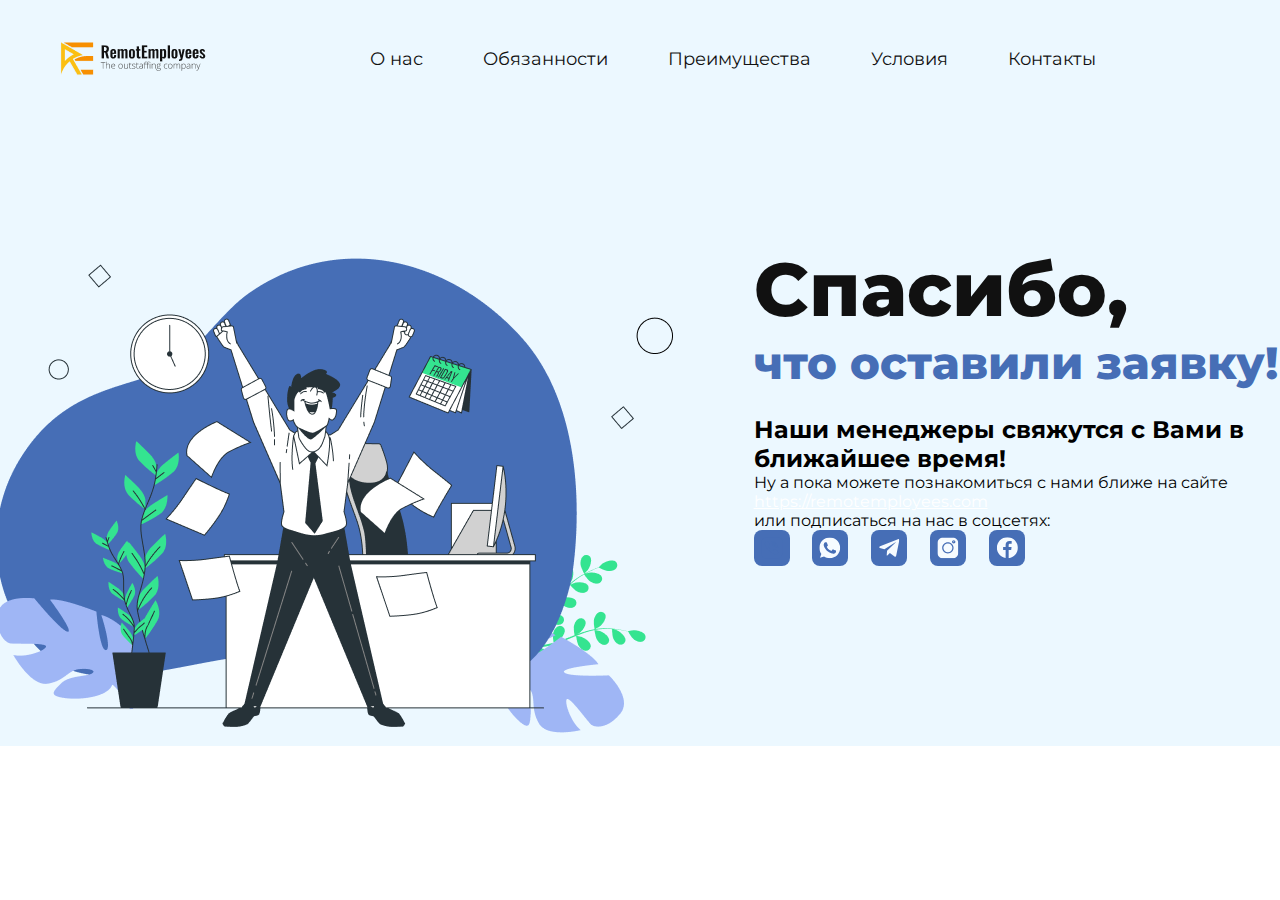
==== commit 0bac998e: "Додає стилі thanks до заголовка" ====
--- a/thank-you.html
+++ b/thank-you.html
@@ -62,10 +62,10 @@
       <section class="position-class thanks">
         <div class="thanks-content wrapper">
           <div class="left-thanks">
-            <img src="" alt="" />
+            <img src="./img/thanks-main.png" alt="" />
           </div>
           <div class="right-thanks">
-            <h1>Спасибо, что оставили заявку!</h1>
+            <h1>Спасибо, <br> <span> что оставили заявку!</span></h1>
             <h2>Наши менеджеры свяжутся с Вами в ближайшее время!</h2>
             <p>
               Ну а пока можете познакомиться с нами ближе на сайте
@@ -73,19 +73,19 @@
               <p class="thanks-hidden">или подписаться на нас в соцсетях:</p>
               <ul>
                 <li>
-                  <a href="" class="thanks-soc-link"><img src="./img/soc-viber.svg" alt="" class="thanks-soc-icon" /></a>
+                  <a href="" class="thanks-soc-link"><img src="./img/thanks-viber.svg" alt="" class="thanks-soc-icon" /></a>
                 </li>
                 <li>
-                  <a href="" class="thanks-soc-link"><img src="./img/soc-whatsapp.svg" alt="" class="thanks-soc-icon" /></a>
+                  <a href="" class="thanks-soc-link"><img src="./img//thanks-whatsapp.svg" alt="" class="thanks-soc-icon" /></a>
                 </li>
                 <li>
-                  <a href="" class="thanks-soc-link"><img src="./img/soc-telegram.svg" alt="" class="thanks-soc-icon" /></a>
+                  <a href="" class="thanks-soc-link"><img src="./img/thanks-telegram.svg" alt="" class="thanks-soc-icon" /></a>
                 </li>
                 <li>
-                  <a href="" class="thanks-soc-link"><img src="./img/soc-instagram.svg" alt="" class="thanks-soc-icon" /></a>
+                  <a href="" class="thanks-soc-link"><img src="./img/thanks-instagram.svg" alt="" class="thanks-soc-icon" /></a>
                 </li>
                 <li>
-                  <a href="" class="thanks-soc-link"><img src="./img/soc-facebook.svg" alt="" class="thanks-soc-icon" /></a>
+                  <a href="" class="thanks-soc-link"><img src="./img/thanks-fb.svg" alt="" class="thanks-soc-icon" /></a>
                 </li>
               </ul>
             </p>
--- a/css/thank-you.css
+++ b/css/thank-you.css
@@ -1,5 +1,15 @@
 .position-class.thanks {
+  padding-top: calc(139.47px + 118.59px);
   background: #ecf8ff;
+}
+
+.thanks-content {
+  display: flex;
+  justify-content: center;
+}
+
+.left-thanks {
+  margin-right: 76.12px;
 }
 
 .right-thanks ul {
@@ -31,3 +41,21 @@
   width: 22px;
   height: 22px;
 }
+
+.right-thanks h1 {
+  width: 548px;
+  font-weight: 800;
+  font-size: 75px;
+  line-height: 63px;
+
+  color: #111111;
+  margin-bottom: 31.21px;
+}
+.right-thanks span {
+  font-weight: 800;
+  font-size: 45px;
+  line-height: 50%;
+  /* or 83px */
+
+  color: #466eb6;
+}
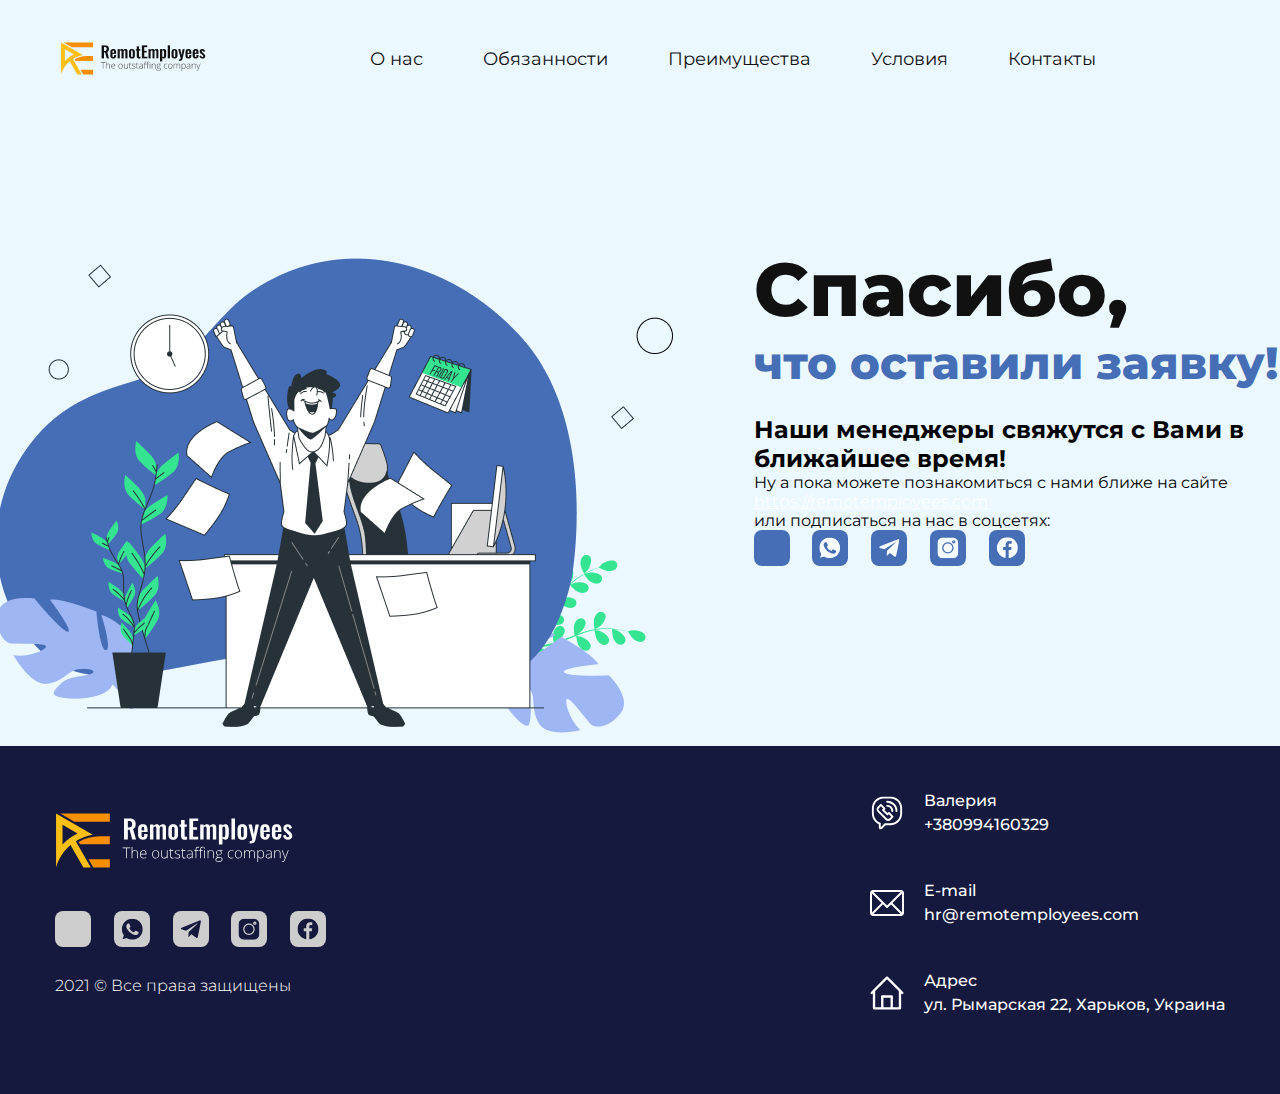
==== commit 6ae95c79: "Чистить код" ====
--- a/thank-you.html
+++ b/thank-you.html
@@ -44,7 +44,7 @@
     <header>
       <div class="header-content wrapper">
         <div class="logo_header">
-          <a href="https://remotemployees.com/"
+          <a href="./index.html"
             ><img src="/img/logo_header.png" alt="logo"
           /></a>
         </div>
@@ -65,34 +65,128 @@
             <img src="./img/thanks-main.png" alt="" />
           </div>
           <div class="right-thanks">
-            <h1>Спасибо, <br> <span> что оставили заявку!</span></h1>
+            <h1>
+              Спасибо, <br />
+              <span> что оставили заявку!</span>
+            </h1>
             <h2>Наши менеджеры свяжутся с Вами в ближайшее время!</h2>
-            <p>
-              Ну а пока можете познакомиться с нами ближе на сайте
-              <a href="">https://remotemployees.com</a>
-              <p class="thanks-hidden">или подписаться на нас в соцсетях:</p>
-              <ul>
-                <li>
-                  <a href="" class="thanks-soc-link"><img src="./img/thanks-viber.svg" alt="" class="thanks-soc-icon" /></a>
-                </li>
-                <li>
-                  <a href="" class="thanks-soc-link"><img src="./img//thanks-whatsapp.svg" alt="" class="thanks-soc-icon" /></a>
-                </li>
-                <li>
-                  <a href="" class="thanks-soc-link"><img src="./img/thanks-telegram.svg" alt="" class="thanks-soc-icon" /></a>
-                </li>
-                <li>
-                  <a href="" class="thanks-soc-link"><img src="./img/thanks-instagram.svg" alt="" class="thanks-soc-icon" /></a>
-                </li>
-                <li>
-                  <a href="" class="thanks-soc-link"><img src="./img/thanks-fb.svg" alt="" class="thanks-soc-icon" /></a>
-                </li>
-              </ul>
-            </p>
+            <p>Ну а пока можете познакомиться с нами ближе на сайте</p>
+            <a href="">https://remotemployees.com</a>
+            <p class="thanks-hidden">или подписаться на нас в соцсетях:</p>
+            <ul>
+              <li>
+                <a href="" class="thanks-soc-link"
+                  ><img
+                    src="./img/thanks-viber.svg"
+                    alt=""
+                    class="thanks-soc-icon"
+                /></a>
+              </li>
+              <li>
+                <a href="" class="thanks-soc-link"
+                  ><img
+                    src="./img//thanks-whatsapp.svg"
+                    alt=""
+                    class="thanks-soc-icon"
+                /></a>
+              </li>
+              <li>
+                <a href="" class="thanks-soc-link"
+                  ><img
+                    src="./img/thanks-telegram.svg"
+                    alt=""
+                    class="thanks-soc-icon"
+                /></a>
+              </li>
+              <li>
+                <a href="" class="thanks-soc-link"
+                  ><img
+                    src="./img/thanks-instagram.svg"
+                    alt=""
+                    class="thanks-soc-icon"
+                /></a>
+              </li>
+              <li>
+                <a href="" class="thanks-soc-link"
+                  ><img
+                    src="./img/thanks-fb.svg"
+                    alt=""
+                    class="thanks-soc-icon"
+                /></a>
+              </li>
+            </ul>
           </div>
         </div>
       </section>
     </main>
+
+    <footer class="position-class footer">
+      <div class="footer-content wrapper">
+        <div class="left-footer">
+          <div class="mobile-wrapper">
+            <a href="./index.html" class="logo-footer"
+              ><img src="./img/logo-footer.svg" alt="" class="logo-footer-img"
+            /></a>
+            <ul>
+              <li>
+                <a href="" class="soc-link"
+                  ><img src="./img/soc-viber.svg" alt="" class="soc-icon"
+                /></a>
+              </li>
+              <li>
+                <a href="" class="soc-link"
+                  ><img src="./img/soc-whatsapp.svg" alt="" class="soc-icon"
+                /></a>
+              </li>
+              <li>
+                <a href="" class="soc-link"
+                  ><img src="./img/soc-telegram.svg" alt="" class="soc-icon"
+                /></a>
+              </li>
+              <li>
+                <a href="" class="soc-link"
+                  ><img src="./img/soc-instagram.svg" alt="" class="soc-icon"
+                /></a>
+              </li>
+              <li>
+                <a href="" class="soc-link"
+                  ><img src="./img/soc-facebook.svg" alt="" class="soc-icon"
+                /></a>
+              </li>
+            </ul>
+          </div>
+          <p class="copy">2021 © Все права защищены</p>
+        </div>
+        <div class="right-footer">
+          <ul>
+            <li>
+              <img src="./img/right-viber.svg" alt="" class="icons" /><a
+                href=""
+                class="links"
+                >Валерия <br />
+                +380994160329</a
+              >
+            </li>
+            <li>
+              <img src="./img/right-email.svg" alt="" class="icons" /><a
+                href=""
+                class="links"
+                >E-mail <br />
+                hr@remotemployees.com</a
+              >
+            </li>
+            <li>
+              <img src="./img/right-home.svg" alt="" class="icons" /><a
+                href=""
+                class="links"
+                >Адрес <br />
+                ул. Рымарская 22, Харьков, Украина</a
+              >
+            </li>
+          </ul>
+        </div>
+      </div>
+    </footer>
 
     <!-- script -->
     <script src="https://code.jquery.com/jquery-3.3.1.min.js"></script>
--- a/css/style.css
+++ b/css/style.css
@@ -3,8 +3,10 @@
   padding: 0;
   box-sizing: border-box;
 }
+html {
+  scroll-behavior: smooth;
+}
 body {
-  /* font-family: 'Roboto', sans-serif; */
   font-family: "Montserrat", sans-serif;
   overflow-x: hidden;
 }
@@ -20,11 +22,11 @@
   width: 50px;
   height: 50px;
   border-radius: 50%;
-  /* background-color: #85A0DE; */
-  transition: 0.5s;
+  transition: 300ms ease;
 }
 .burger-menu_button:hover .burger-menu_lines {
   filter: brightness(1);
+  transition: 300ms ease;
 }
 .burger-menu_lines,
 .burger-menu_lines::before,
@@ -72,13 +74,11 @@
   height: auto;
   background-color: #6ab1f3;
   overflow-y: auto;
-  /* top: -100%; */
   transform: translateY(-100%);
   transition: 0.5s;
   width: 100vw;
 }
 .burger-menu_active .burger-menu_nav {
-  /* top: 0; */
   transform: translateY(0);
 }
 .burger-menu_link {
@@ -90,11 +90,13 @@
   font-size: 18px;
   line-height: 290%;
   color: #ffffff;
+  transition: 300ms ease;
 }
 .burger-menu_link:hover {
   color: #111111;
   font-weight: 700;
   background: #fff;
+  transition: 300ms ease;
 }
 .burger-menu_overlay {
   display: none;
@@ -109,7 +111,7 @@
   display: block;
 }
 
-/* header */
+/* Header */
 
 .wrapper {
   display: flex;
@@ -125,8 +127,6 @@
   z-index: 25;
   display: flex;
   justify-content: center;
-  /* background: linear-gradient(75.45deg, #FFFFFF -29.53%, #8ED2F9 97.01%); */
-  /* opacity: 0.5; */
   height: 118.59px;
   background-color: transparent;
 }
@@ -151,13 +151,14 @@
   color: #111111;
   text-decoration: none;
   margin-left: 60px;
+  transition: 300ms ease;
 }
 .nav-bar a:hover {
-  /* text-shadow: 0 0 1px #000, 0 0 1px #000; */
-  font-weight: 600;
-}
-
-/* top */
+  text-shadow: 0 0 0 #000, 0 0 0 #000;
+  transition: 300ms ease;
+}
+
+/* Top */
 
 .position-class {
   display: flex;
@@ -219,11 +220,12 @@
   border-radius: 11px;
   background: #fff;
   padding-left: 10px;
-  /* background: rgba(255, 255, 255, 0.5); */
+  transition: 300ms ease;
 }
 .top-form:hover {
   border: 1px solid #44b9fc;
   box-shadow: inset 0px 0px 10px #44b9fc;
+  transition: 300ms ease;
 }
 .top-form input {
   font-style: italic;
@@ -236,8 +238,8 @@
   outline: none;
   border: none;
   caret-color: #b1b1b1;
-  /* background: rgba(255, 255, 255, 0.05); */
   -webkit-text-fill-color: #b1b1b1;
+  transition: 300ms ease;
 }
 .top-form input::placeholder {
   color: #b1b1b1;
@@ -273,12 +275,14 @@
   outline: none;
   border: none;
   cursor: pointer;
+  transition: 300ms ease;
 }
 .top-form button:hover {
   background: #7cfec0;
-}
-
-/* about */
+  transition: 300ms ease;
+}
+
+/* About */
 
 .about {
   z-index: 1;
@@ -319,7 +323,7 @@
   color: #111111;
 }
 
-/* todo */
+/* Todo */
 
 .todo {
   height: 558px;
@@ -372,7 +376,7 @@
   padding-top: 14px;
 }
 
-/* work */
+/* Work */
 
 .work {
   background: rgba(236, 248, 255, 1);
@@ -425,11 +429,10 @@
   display: none;
 }
 
-/* card */
+/* Card */
 
 .cards {
   background: rgba(236, 248, 255, 1);
-  /* padding-bottom: 50px; */
 }
 .cards-content {
   display: grid;
@@ -522,7 +525,7 @@
   top: 420px;
 }
 
-/* want */
+/* Want */
 
 .want {
   background: rgba(236, 248, 255, 1);
@@ -565,12 +568,14 @@
   text-transform: uppercase;
   text-align: center;
   padding-top: 21px;
+  transition: 300ms ease;
 }
 .want-content a:hover {
   background: #7cfec0;
-}
-
-/* who */
+  transition: 300ms ease;
+}
+
+/* Who */
 
 .position-class.who {
   display: flex;
@@ -601,28 +606,24 @@
   font-size: 45px;
   line-height: 50px;
   margin-bottom: 45.83px;
-  /* or 111% */
-
   color: #111111;
 }
 .right-who p {
   font-weight: 300;
   font-size: 18px;
   line-height: 150%;
-  /* or 27px */
-
   color: #111111;
 }
 .right-who p {
   margin-bottom: 20px;
 }
 
-/* how */
+/* How */
+
 .how-content {
   justify-content: center;
   align-items: center;
 }
-
 .position-class.how {
   padding-top: 208.42px;
   padding-bottom: 165.1px;
@@ -668,12 +669,12 @@
   justify-content: center;
   align-items: center;
   text-decoration: none;
-}
-
+  transition: 300ms ease;
+}
 .left-how a:hover {
   background: #7cfec0;
-}
-
+  transition: 300ms ease;
+}
 .right-how ul {
   background-image: url("../img/how-line.png"), url("../img/how-line.png");
   background-position: left 30px top 60px, left 30px bottom 115px;
@@ -685,11 +686,9 @@
   padding-left: 106px;
   max-width: 549px;
 }
-
 .right-how ul li:not(:last-child) {
   margin-bottom: 79.42px;
 }
-
 .right-how .number {
   display: block;
   width: 60px;
@@ -698,7 +697,6 @@
   border: 1px solid black;
   border-radius: 50%;
 }
-
 .right-how .number {
   display: block;
   position: absolute;
@@ -714,7 +712,6 @@
 .right-how ul li:first-child img {
   right: 14px;
 }
-
 .right-how .title {
   margin-bottom: 2px;
   font-weight: 700;
@@ -726,12 +723,11 @@
   font-weight: 300;
   font-size: 18px;
   line-height: 150%;
-  /* or 27px */
-
   color: #111111;
 }
 
-/* form */
+/* Form */
+
 .position-class.form {
   padding: 81px 0 101px 0;
   background: #abe1ff;
@@ -761,11 +757,13 @@
   outline: none;
   color: #858585;
   border: 1px solid #f0f0f0;
+  transition: 300ms ease;
 }
 .left-form input:hover,
 .left-form input:focus {
   border: 1px solid #44b9fc;
   box-shadow: inset 1px 0px 14px rgba(38, 190, 255, 0.4);
+  transition: 300ms ease;
 }
 .left-form input:not(:last-child) {
   margin-bottom: 8px;
@@ -780,7 +778,6 @@
   display: flex;
   align-items: center;
   justify-content: center;
-  /* max-width: 448px; */
   height: 59.89px;
   background: #34e490;
   border-radius: 72px;
@@ -793,9 +790,11 @@
   text-transform: uppercase;
   color: #ffffff;
   margin-top: 17px;
+  transition: 300ms ease;
 }
 .left-form button:hover {
   background: #7cfec0;
+  transition: 300ms ease;
 }
 .right-form {
   max-width: 100%;
@@ -825,7 +824,8 @@
   color: #111111;
 }
 
-/* footer */
+/* Footer */
+
 footer {
   background: #15193d;
   padding-top: 43.23px;
@@ -852,9 +852,11 @@
   display: flex;
   justify-content: center;
   align-items: center;
+  transition: 300ms ease;
 }
 .left-footer ul li:hover {
   background: #34e490;
+  transition: 300ms ease;
 }
 .left-footer ul li:not(:last-child) {
   margin-right: 22.84px;
@@ -885,6 +887,11 @@
   line-height: 150%;
   color: #ffffff;
   text-decoration: none;
+  transition: 300ms ease;
+}
+.right-footer .links:hover {
+  color: #26e288;
+  transition: 300ms ease;
 }
 .right-footer .icons {
   width: 34px;
@@ -900,7 +907,9 @@
   .top img {
     right: 30px;
   }
-  /* work */
+
+  /* Work */
+
   .work img:nth-child(2) {
     top: 244.19px;
     left: 100px;
@@ -919,14 +928,17 @@
   .top {
     height: 650px;
   }
-  /* cards */
+
+  /* Cards */
+
   .cards img:nth-child(2) {
     position: absolute;
     right: 100px;
     top: 420px;
   }
 
-  /* who */
+  /* Who */
+
   .position-class.who {
     background-position: right 432px top 0, right 294px top 108px;
   }
@@ -940,7 +952,9 @@
   .top {
     height: 600px;
   }
-  /* work */
+
+  /* Work */
+
   .work img:nth-child(2) {
     top: 244.19px;
     left: 50px;
@@ -968,7 +982,9 @@
     width: 520px;
     margin-top: 60px;
   }
-  /*work  */
+
+  /* Work */
+
   .work-content h1 {
     font-size: 44px;
     line-height: 56px;
@@ -979,13 +995,17 @@
     line-height: 27px;
     max-width: 854.18px;
   }
-  /* cards */
+
+  /* Cards */
+
   .cards img:nth-child(2) {
     position: absolute;
     right: 50px;
     top: 420px;
   }
-  /* who */
+
+  /* Who */
+
   .position-class.who {
     background-position: right 332px top 0, right 194px top 108px;
   }
@@ -1016,7 +1036,9 @@
     text-decoration: none;
     margin-left: 27px;
   }
-  /* top */
+
+  /* Top */
+
   .top img {
     width: 900px;
     bottom: -65px;
@@ -1050,11 +1072,12 @@
     border-radius: 10px;
     background: #fff;
     padding-left: 7px;
-    /* background: rgba(255, 255, 255, 0.5); */
+    transition: 300ms ease;
   }
   .top-form:hover {
     border: 1px solid #44b9fc;
     box-shadow: inset 0px 0px 7px #44b9fc;
+    transition: 300ms ease;
   }
   .top-form input {
     font-style: italic;
@@ -1100,7 +1123,7 @@
     height: 100px;
   }
 
-  /* about */
+  /* About */
 
   .about {
     height: 470px;
@@ -1129,11 +1152,15 @@
     font-size: 16px;
     line-height: 26px;
   }
-  /* todo */
+
+  /* Todo */
+
   .todo-content h1 {
     font-weight: 700;
   }
-  /* work */
+
+  /* Work */
+
   .work-content {
     margin-top: 100px;
   }
@@ -1152,7 +1179,9 @@
     line-height: 26px;
     max-width: 854.18px;
   }
-  /* cards */
+
+  /* Cards */
+
   .cards img:nth-child(2) {
     display: none;
   }
@@ -1191,13 +1220,14 @@
     left: 19.11px;
     top: 24.67px;
   }
-
   .cards-content .card-box:nth-child(4) img {
     width: 237.55px;
     left: 29.39px;
     top: 27.79px;
   }
-  /* want */
+
+  /* Want */
+
   .want-content {
     margin-top: 100px;
   }
@@ -1208,7 +1238,9 @@
     font-size: 25px;
     line-height: 130%;
   }
-  /* who */
+
+  /* Who */
+
   .position-class.who {
     padding-top: 94px;
     background-image: none;
@@ -1222,12 +1254,12 @@
     max-width: 524.04px;
     padding: 0;
   }
-
   .right-who p {
     font-size: 16px;
   }
 
-  /* how */
+  /* How */
+
   .position-class.how {
     background-image: none;
   }
@@ -1244,7 +1276,8 @@
     background-image: none;
   }
 
-  /* form */
+  /* Form */
+
   .left-form {
     margin-right: 80px;
     width: 470px;
@@ -1267,13 +1300,15 @@
     width: 100%;
   }
 
-  /* footer */
+  /* Footer */
+
   .footer-content {
     justify-content: space-around;
   }
 }
 @media screen and (max-width: 1000px) {
-  /* how */
+  /* How */
+
   .right-how ul li .number {
     display: none;
   }
@@ -1281,11 +1316,9 @@
     padding-left: 46px;
     max-width: 343px;
   }
-
   .left-how {
     margin-right: 23px;
   }
-
   .left-how {
     max-width: 351px;
   }
@@ -1300,7 +1333,8 @@
     font-size: 16px;
   }
 
-  /* form */
+  /* Form */
+
   .position-class.form {
     padding: 61px 0 81px 0;
     background: #abe1ff;
@@ -1309,7 +1343,6 @@
     margin-right: 40px;
     width: 450px;
   }
-
   .right-form h1 {
     font-size: 40px;
   }
@@ -1354,10 +1387,12 @@
     max-width: 300px;
     height: 40px;
     padding-left: 5px;
+    transition: 300ms ease;
   }
   .top-form:hover {
     border: 1px solid #44b9fc;
     box-shadow: inset 0px 0px 5px #44b9fc;
+    transition: 300ms ease;
   }
   .top-form input {
     font-style: italic;
@@ -1370,7 +1405,6 @@
     outline: none;
     border: none;
     caret-color: #b1b1b1;
-    /* background: rgba(255, 255, 255, 0.05); */
     -webkit-text-fill-color: #b1b1b1;
   }
   .top-form input::placeholder {
@@ -1400,7 +1434,8 @@
     cursor: pointer;
     padding-top: 2.5px;
   }
-  /* about */
+
+  /* About */
 
   .about {
     height: 330px;
@@ -1424,7 +1459,9 @@
     line-height: 20px;
     margin-top: 15px;
   }
-  /* todo */
+
+  /* Todo */
+
   .todo-content h1 {
     font-size: 36px;
     line-height: 44px;
@@ -1432,7 +1469,9 @@
   .todo-cell {
     width: 240px;
   }
-  /* work */
+
+  /* Work */
+
   .work-content h1 {
     font-size: 36px;
     line-height: 44px;
@@ -1443,7 +1482,9 @@
     line-height: 20px;
     margin-top: 15px;
   }
-  /* who */
+
+  /* Who */
+
   .position-class.who {
     padding-top: 94px;
     background-image: none;
@@ -1465,7 +1506,8 @@
     font-size: 14px;
   }
 
-  /* form */
+  /* Form */
+
   .form-content {
     display: flex;
     justify-content: center;
@@ -1477,7 +1519,6 @@
     max-width: 400px;
     padding: 50.2px 23.52px 63.86px;
   }
-
   .right-form h1 {
     text-align: center;
     font-size: 35px;
@@ -1505,7 +1546,9 @@
   .logo_header img {
     width: 111px;
   }
-  /* top */
+
+  /* Top */
+
   .top img {
     width: 500px;
     bottom: -35px;
@@ -1514,7 +1557,9 @@
   .top {
     height: 350px;
   }
-  /* todo */
+
+  /* Todo */
+
   .todo {
     position: relative;
     flex-direction: column;
@@ -1524,7 +1569,7 @@
   }
   .new-h1 {
     display: inline;
-    margin-top: 70px;
+    /* margin-top: 70px; */
     font-style: normal;
     font-weight: 700;
     font-size: 36px;
@@ -1560,16 +1605,19 @@
 
   .swiper-pagination-bullet {
     background: #9fb6f5;
-    /* transform: scale(1.3);         */
   }
   .swiper-pagination-bullet-active {
     background: #fff;
   }
-  /* work */
+
+  /* Work */
+
   .work {
     padding-bottom: 0px;
   }
-  /* cards */
+
+  /* Cards */
+
   .cards-content {
     display: none;
   }
@@ -1636,7 +1684,9 @@
     left: 29.39px;
     top: 27.79px;
   }
-  /* want */
+
+  /* Want */
+
   .want-content {
     margin-top: 50px;
   }
@@ -1656,12 +1706,14 @@
     color: #26e288;
   }
 
-  /* who */
+  /* Who */
+
   .who-content p {
     padding-right: 15px;
   }
 
   /* Footer */
+
   footer {
     background: #15193d;
     padding-top: 34.7px;
@@ -1716,7 +1768,9 @@
   .top {
     height: 500px;
   }
-  /* about */
+
+  /* About */
+
   .about {
     height: 450px;
     padding: 0 15px;
@@ -1747,7 +1801,9 @@
     line-height: 20px;
     margin-top: 30px;
   }
-  /* who */
+
+  /* Who */
+
   .position-class.who {
     flex-direction: column;
   }
@@ -1755,7 +1811,6 @@
     font-size: 35px;
     line-height: 100%;
     text-align: center;
-    /* margin-bottom: 23.41px; */
   }
   .who-content p {
     padding-right: 0;
@@ -1764,7 +1819,8 @@
     margin-right: 66.22px;
   }
 
-  /* how */
+  /* How */
+
   .position-class.how {
     padding-top: 103px;
     padding-bottom: 83px;
@@ -1880,6 +1936,7 @@
     caret-color: #b1b1b1;
     -webkit-text-fill-color: #b1b1b1;
     background: rgba(255, 255, 255, 0.5);
+    transition: 300ms ease;
   }
 
   .top-form_320 input::placeholder {
@@ -1891,10 +1948,12 @@
   }
   .top-form_320 input:focus {
     color: #b1b1b1;
+    transition: 300ms ease;
   }
   .top-form_320 input:hover {
     border: 1px solid #44b9fc;
     box-shadow: inset 0px 0px 7px #44b9fc;
+    transition: 300ms ease;
   }
   .top-form_320 button {
     width: 256.63px;
@@ -1912,11 +1971,15 @@
     outline: none;
     border: none;
     cursor: pointer;
+    transition: 300ms ease;
   }
   .top-form_320 button:hover {
     background: #7cfec0;
-  }
-  /* about */
+    transition: 300ms ease;
+  }
+
+  /* About */
+
   .about {
     height: auto;
     padding-bottom: 59.58px;
@@ -1946,10 +2009,12 @@
     text-align: justify;
     margin-top: 20.85px;
   }
-  /* todo */
+
+  /* Todo */
+
   .new-h1 {
     display: inline;
-    margin-top: 70px;
+    /* margin-top: 70px; */
     font-style: normal;
     font-weight: 900;
     font-size: 35px;
@@ -1959,7 +2024,9 @@
     max-width: 500px;
     align-self: center;
   }
-  /* work */
+
+  /* Work */
+
   .work-content {
     margin-top: 50.58px;
   }
@@ -1990,7 +2057,9 @@
     top: 103.08px;
     right: 14.76px;
   }
-  /* who */
+
+  /* Who */
+
   .position-class.who {
     flex-direction: column;
   }
@@ -2008,7 +2077,8 @@
     margin-right: 66.22px;
   }
 
-  /* form */
+  /* Form */
+
   .position-class.form {
     padding: 50px 23px 63px 23px;
     background: #abe1ff;
@@ -2021,7 +2091,7 @@
 @media screen and (max-width: 375px) {
   .top img:nth-child(3) {
     display: inline;
-    width: 320px;
+    /* width: 320px; */
     right: 0;
   }
   .top img:nth-child(2) {
@@ -2030,7 +2100,9 @@
   .top {
     height: 500px;
   }
-  /* todo */
+
+  /* Todo */
+
   .new-h1 {
     margin-top: 50.18px;
   }
@@ -2040,7 +2112,8 @@
     width: 100%;
     height: 360px;
   }
-  /* who */
+
+  /* Who */
 
   .right-who {
     margin-left: auto;
@@ -2065,7 +2138,7 @@
     margin-right: 33.22px;
   }
 
-  /* how */
+  /* How */
 
   .left-how p {
     font-size: 18px;
@@ -2078,7 +2151,8 @@
     font-size: 18px;
   }
 
-  /* form */
+  /* Form */
+
   .left-form {
     margin-right: 0;
   }
--- a/css/thank-you.css
+++ b/css/thank-you.css
@@ -2,16 +2,13 @@
   padding-top: calc(139.47px + 118.59px);
   background: #ecf8ff;
 }
-
 .thanks-content {
   display: flex;
   justify-content: center;
 }
-
 .left-thanks {
   margin-right: 76.12px;
 }
-
 .right-thanks ul {
   display: flex;
   margin-bottom: 27.47px;
@@ -35,19 +32,16 @@
 .thanks-soc-link {
   display: block;
 }
-
 .thanks-soc-icon {
   display: block;
   width: 22px;
   height: 22px;
 }
-
 .right-thanks h1 {
   width: 548px;
   font-weight: 800;
   font-size: 75px;
   line-height: 63px;
-
   color: #111111;
   margin-bottom: 31.21px;
 }
@@ -55,7 +49,5 @@
   font-weight: 800;
   font-size: 45px;
   line-height: 50%;
-  /* or 83px */
-
   color: #466eb6;
 }
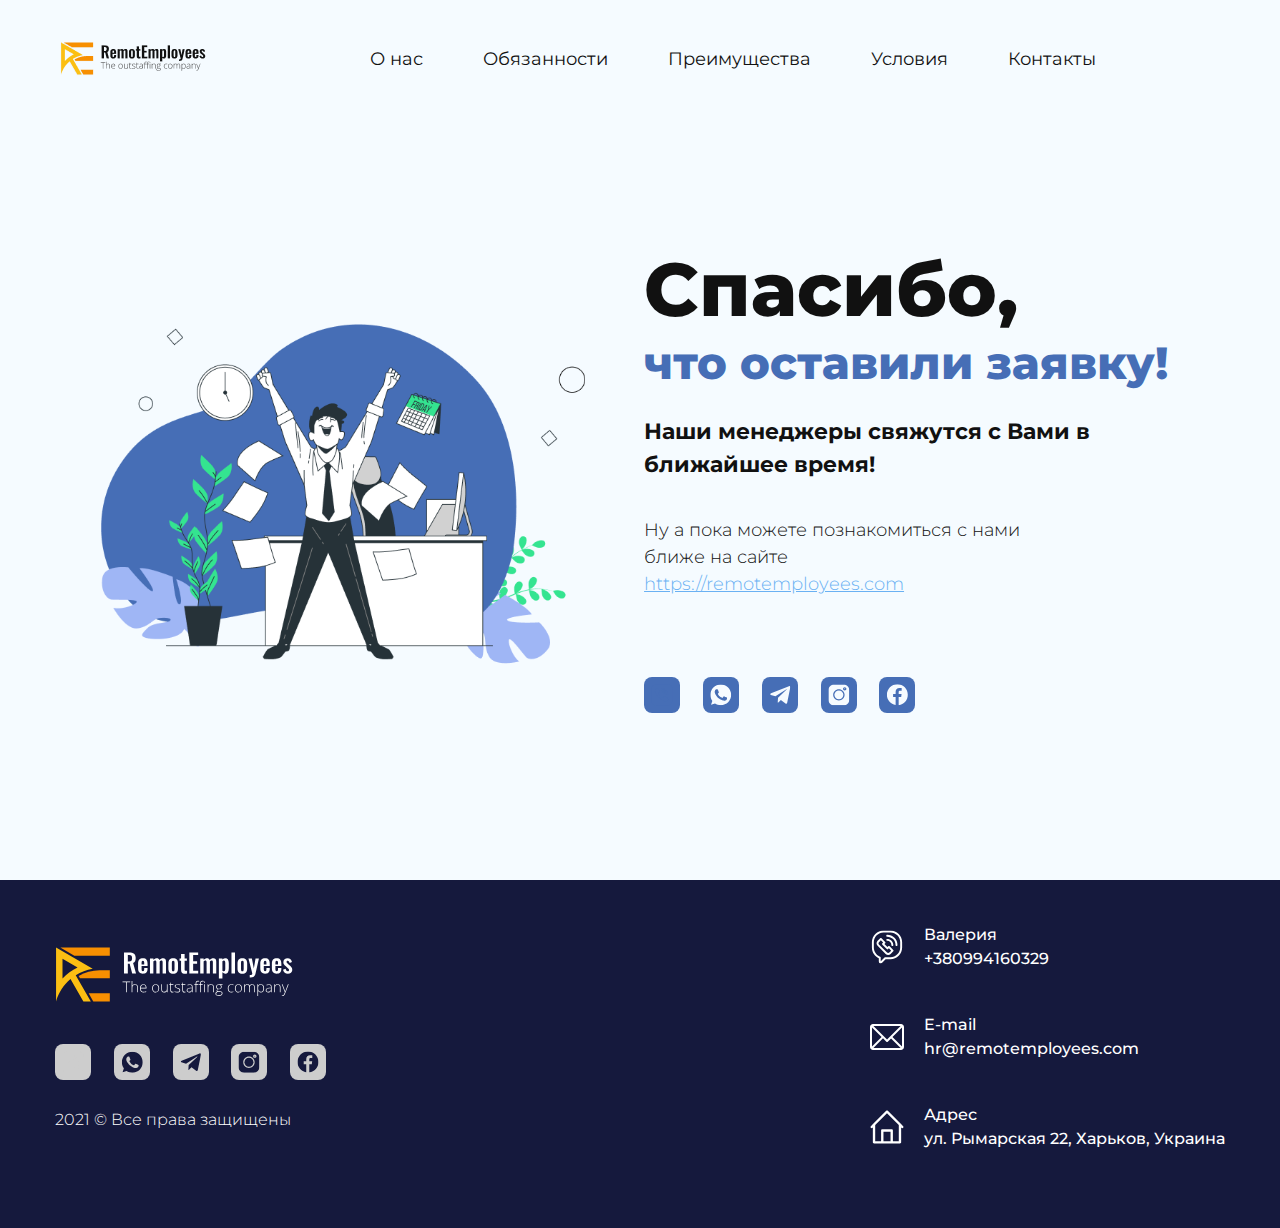
==== commit 86f56558: "Додає стилі для thanks" ====
--- a/thank-you.html
+++ b/thank-you.html
@@ -66,12 +66,17 @@
           </div>
           <div class="right-thanks">
             <h1>
-              Спасибо, <br />
-              <span> что оставили заявку!</span>
+              Спасибо,<br />
+              <span>что оставили заявку!</span>
             </h1>
             <h2>Наши менеджеры свяжутся с Вами в ближайшее время!</h2>
-            <p>Ну а пока можете познакомиться с нами ближе на сайте</p>
-            <a href="">https://remotemployees.com</a>
+            <div class="mobile-thanks">
+              <img src="./img/thanks-main.png" alt="" />
+            </div>
+            <p>
+              Ну а пока можете познакомиться с нами ближе на сайте
+              <a href="">https://remotemployees.com</a>
+            </p>
             <p class="thanks-hidden">или подписаться на нас в соцсетях:</p>
             <ul>
               <li>
--- a/css/style.css
+++ b/css/style.css
@@ -287,7 +287,7 @@
 .about {
   z-index: 1;
   height: 657.85px;
-  background: #ecf8ff;
+  background: rgba(236, 248, 255, 0.5);
 }
 .about-content {
   display: inherit;
@@ -583,7 +583,7 @@
   justify-content: center;
   align-items: center;
   padding-top: 194px;
-  background: #ecf8ff;
+  background: rgba(236, 248, 255, 0.5);
   background-image: url("../img/who-rect.png"), url("../img/who-circle.png");
   background-repeat: no-repeat;
   background-position: right 532px top 0, right 394px top 108px;
@@ -627,7 +627,7 @@
 .position-class.how {
   padding-top: 208.42px;
   padding-bottom: 165.1px;
-  background: #ecf8ff;
+  background: rgba(236, 248, 255, 0.5);
   background-image: url("../img/how-rect.png");
   background-position: left 279px top 123px;
   background-repeat: no-repeat;
--- a/css/thank-you.css
+++ b/css/thank-you.css
@@ -1,10 +1,12 @@
 .position-class.thanks {
   padding-top: calc(139.47px + 118.59px);
-  background: #ecf8ff;
+  padding-bottom: 139.47px;
+  background: rgba(236, 248, 255, 0.5);
 }
 .thanks-content {
   display: flex;
   justify-content: center;
+  align-items: center;
 }
 .left-thanks {
   margin-right: 76.12px;
@@ -22,9 +24,11 @@
   display: flex;
   justify-content: center;
   align-items: center;
+  transition: 300ms ease;
 }
 .right-thanks ul li:hover {
   background: #34e490;
+  transition: 300ms ease;
 }
 .right-thanks ul li:not(:last-child) {
   margin-right: 22.84px;
@@ -51,3 +55,253 @@
   line-height: 50%;
   color: #466eb6;
 }
+.right-thanks h2 {
+  width: 493px;
+  font-weight: 700;
+  font-size: 22px;
+  line-height: 150%;
+  color: #111111;
+  margin-bottom: 35.82px;
+}
+.right-thanks p {
+  width: 406.46px;
+  font-weight: 300;
+  font-size: 18px;
+  line-height: 150%;
+  color: #111111;
+}
+.right-thanks p a,
+.right-thanks p a:visited {
+  color: #6ab1f3;
+  display: inline-block;
+  transition: 300ms ease;
+}
+.right-thanks p a:hover {
+  color: #466eb6;
+  transition: 300ms ease;
+}
+.right-thanks ul {
+  margin-top: 78.7px;
+}
+.thanks-hidden {
+  display: none;
+}
+.mobile-thanks {
+  display: none;
+}
+
+@media screen and (max-width: 1350px) {
+  .left-thanks {
+    margin-right: 56.12px;
+  }
+  .left-thanks img {
+    width: 500px;
+    height: auto;
+  }
+}
+
+@media screen and (max-width: 1100px) {
+  .left-thanks {
+    margin-right: 36.12px;
+  }
+  .left-thanks img {
+    width: 500px;
+    height: auto;
+  }
+  .right-thanks h1 {
+    width: 348px;
+    line-height: 43px;
+    font-size: 55px;
+  }
+  .right-thanks span {
+    font-weight: 800;
+    font-size: 35px;
+  }
+  .right-thanks h2 {
+    width: 393px;
+  }
+  .right-thanks p {
+    width: 306.46px;
+  }
+}
+
+@media screen and (max-width: 950px) {
+  .left-thanks {
+    margin-right: 26.12px;
+  }
+  .left-thanks img {
+    width: 300px;
+    height: auto;
+  }
+  .right-thanks ul {
+    display: flex;
+    margin-top: 58.7px;
+  }
+  .right-thanks h1 {
+    width: 348px;
+    line-height: 43px;
+    font-size: 45px;
+  }
+  .right-thanks span {
+    font-size: 30px;
+  }
+  .right-thanks h2 {
+    width: 353px;
+    font-size: 22px;
+  }
+  .right-thanks p {
+    width: 306.46px;
+  }
+}
+
+@media screen and (max-width: 768px) {
+  .position-class.thanks {
+    padding-top: 116px;
+    padding-bottom: 34.47px;
+  }
+  .thanks-content {
+    display: flex;
+    justify-content: center;
+    align-items: center;
+  }
+  .left-thanks {
+    display: none;
+  }
+  .left-thanks img {
+    display: none;
+  }
+  .right-thanks {
+    display: flex;
+    flex-direction: column;
+    align-items: center;
+  }
+  .right-thanks ul {
+    display: flex;
+    margin-top: 58.7px;
+  }
+  .right-thanks h1 {
+    width: 448px;
+    line-height: 43px;
+    font-size: 45px;
+    text-align: center;
+  }
+  .right-thanks span {
+    font-size: 30px;
+  }
+  .right-thanks h2 {
+    width: 453px;
+    font-size: 22px;
+    text-align: center;
+  }
+  .right-thanks p {
+    width: 406.46px;
+    text-align: center;
+  }
+  .mobile-thanks {
+    display: block;
+    margin-right: 0;
+    width: 400px;
+  }
+  .mobile-thanks img {
+    max-width: 100%;
+    height: auto;
+  }
+  .thanks-hidden {
+    display: block;
+    width: 417.23px;
+    margin-top: 35.56px;
+    text-align: center;
+  }
+}
+
+@media screen and (max-width: 475px) {
+  .right-thanks {
+    display: flex;
+    flex-direction: column;
+    align-items: center;
+  }
+  .right-thanks ul {
+    display: flex;
+    margin-top: 58.7px;
+  }
+  .right-thanks h1 {
+    width: 350px;
+    line-height: 43px;
+    font-size: 45px;
+    text-align: center;
+  }
+  .right-thanks span {
+    font-size: 30px;
+  }
+  .right-thanks h2 {
+    width: 350px;
+    font-size: 22px;
+    text-align: center;
+  }
+  .right-thanks p {
+    width: 350.46px;
+    text-align: center;
+  }
+  .mobile-thanks {
+    display: block;
+    margin-right: 0;
+    width: 350px;
+  }
+  .mobile-thanks img {
+    max-width: 100%;
+    height: auto;
+  }
+  .thanks-hidden {
+    display: block;
+    width: 350px;
+    margin-top: 35.56px;
+    text-align: center;
+  }
+}
+
+@media screen and (max-width: 350px) {
+  .right-thanks {
+    display: flex;
+    flex-direction: column;
+    align-items: center;
+  }
+  .right-thanks ul {
+    display: flex;
+    margin-top: 34.67px;
+  }
+  .right-thanks h1 {
+    width: 290px;
+    line-height: 43px;
+    font-size: 45px;
+    text-align: center;
+  }
+  .right-thanks span {
+    font-size: 28px;
+  }
+  .right-thanks h2 {
+    width: 290px;
+    font-size: 18px;
+    line-height: 140%;
+    text-align: center;
+  }
+  .right-thanks p {
+    width: 290.46px;
+    text-align: center;
+  }
+  .mobile-thanks {
+    display: block;
+    margin-right: 0;
+    width: 290px;
+  }
+  .mobile-thanks img {
+    max-width: 100%;
+    height: auto;
+  }
+  .thanks-hidden {
+    display: block;
+    width: 290px;
+    font-size: 17px;
+    margin-top: 35.56px;
+    text-align: center;
+  }
+}
